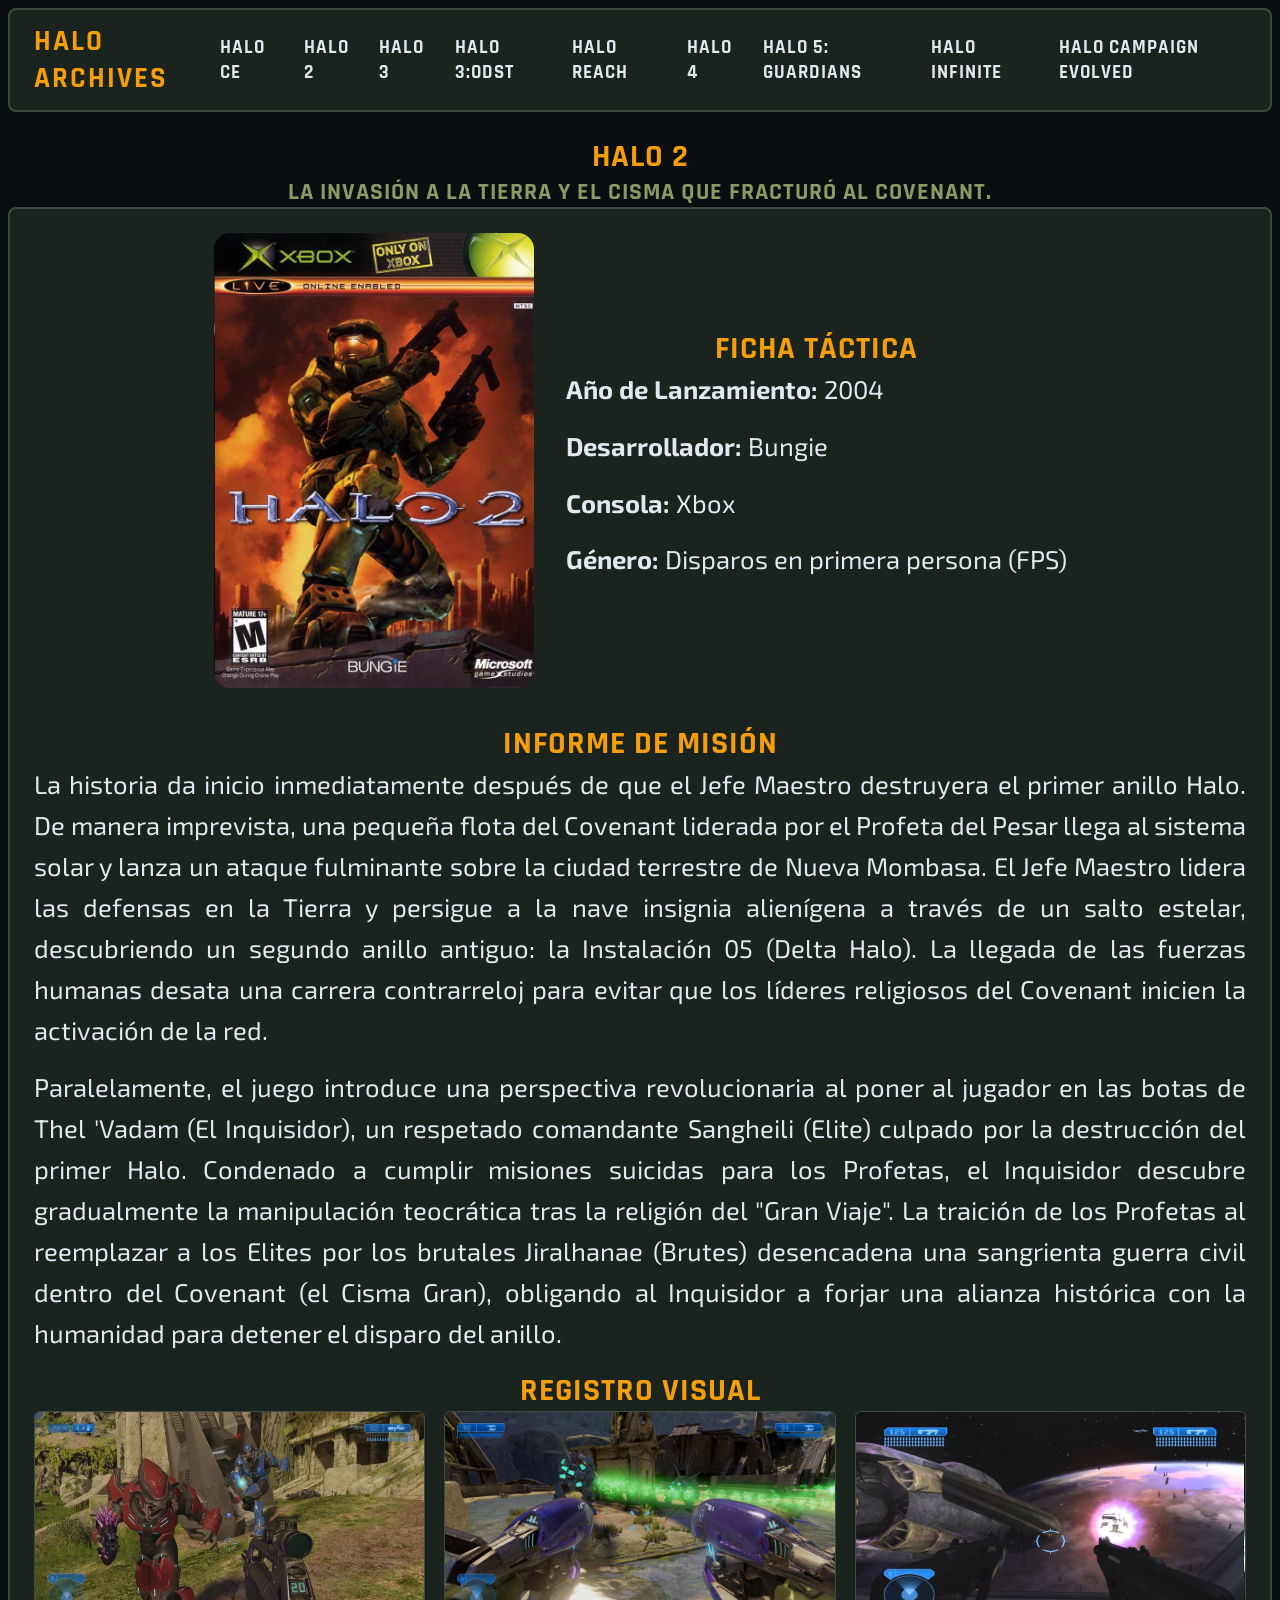
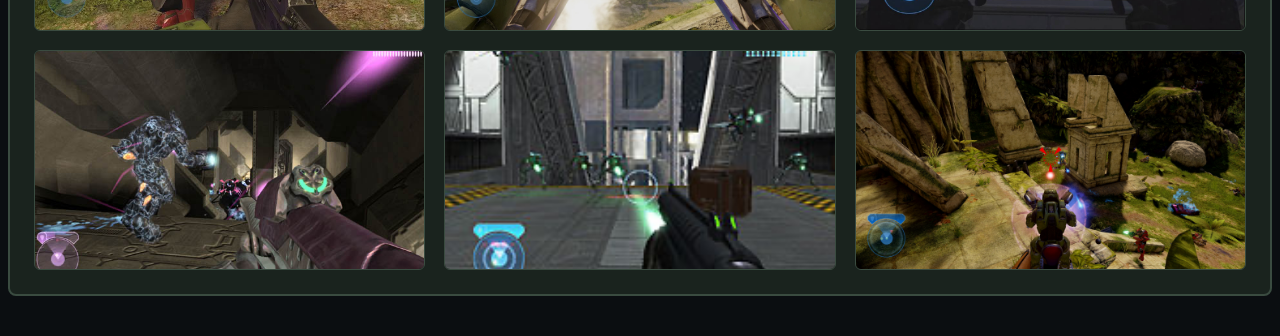
==== halo_2.html @ 87918933 "Primer commit" ====
<!doctype html>
<html lang="en">
  <head>
    <meta charset="UTF-8" />
    <meta name="viewport" content="width=device-width, initial-scale=1.0" />
    <title>Halo 2</title>
    <link rel="stylesheet" href="subpages.css" />
    <link
      href="https://fonts.googleapis.com/css2?family=Exo+2:wght@400;600&family=Rajdhani:wght@600;700&display=swap"
      rel="stylesheet"
    />
  </head>
  <nav class="navbar">
    <div class="nav-logo">
      <a href="index.html">HALO ARCHIVES</a>
    </div>
    <ul class="nav-links">
      <li><a href="halo_combat_evolved.html">Halo CE</a></li>
      <li><a href="halo_2.html">Halo 2</a></li>
      <li><a href="halo_3.html">Halo 3</a></li>
      <li><a href="halo_3:_ODST.html">Halo 3:ODST</a></li>
      <li><a href="halo_reach.html">Halo Reach</a></li>
      <li><a href="halo_4.html">Halo 4</a></li>
      <li><a href="halo_5_guardians.html">Halo 5: Guardians</a></li>
      <li><a href="halo_infinite.html">Halo Infinite</a></li>
      <li><a href="halo_campaign_evolved.html">Halo Campaign Evolved</a></li>
    </ul>
  </nav>
  <body>
    <h1>Halo 2</h1>
    <h2>La invasión a la Tierra y el Cisma que fracturó al Covenant.</h2>
    <div class="card">
      <div class="card-features">
        <div>
          <img class="card-img" src="public/halo2.png" alt="Halo 2 Image" />
        </div>
        <div>
          <h2 class="card-features-title">Ficha Táctica</h2>
          <p><b>Año de Lanzamiento: </b>2004</p>
          <p><b>Desarrollador: </b>Bungie</p>
          <p><b>Consola: </b>Xbox</p>
          <p><b>Género: </b>Disparos en primera persona (FPS)</p>
        </div>
      </div>
      <div class="card-mission">
        <h2 class="card-mission-title">Informe de Misión</h2>
        <p>
          La historia da inicio inmediatamente después de que el Jefe Maestro
          destruyera el primer anillo Halo. De manera imprevista, una pequeña
          flota del Covenant liderada por el Profeta del Pesar llega al sistema
          solar y lanza un ataque fulminante sobre la ciudad terrestre de Nueva
          Mombasa. El Jefe Maestro lidera las defensas en la Tierra y persigue a
          la nave insignia alienígena a través de un salto estelar, descubriendo
          un segundo anillo antiguo: la Instalación 05 (Delta Halo). La llegada
          de las fuerzas humanas desata una carrera contrarreloj para evitar que
          los líderes religiosos del Covenant inicien la activación de la red.
        </p>
        <p>
          Paralelamente, el juego introduce una perspectiva revolucionaria al
          poner al jugador en las botas de Thel 'Vadam (El Inquisidor), un
          respetado comandante Sangheili (Elite) culpado por la destrucción del
          primer Halo. Condenado a cumplir misiones suicidas para los Profetas,
          el Inquisidor descubre gradualmente la manipulación teocrática tras la
          religión del "Gran Viaje". La traición de los Profetas al reemplazar a
          los Elites por los brutales Jiralhanae (Brutes) desencadena una
          sangrienta guerra civil dentro del Covenant (el Cisma Gran), obligando
          al Inquisidor a forjar una alianza histórica con la humanidad para
          detener el disparo del anillo.
        </p>
      </div>
      <div class="card-visual-record">
        <h2 class="card-visual-record-title">Registro Visual</h2>
        <div class="card-visual-galeria">
          <div class="card-visual-item">
            <img src="public/halo2/1.png" alt="Registro Visual" />
          </div>
          <div class="card-visual-item">
            <img src="public/halo2/2.png" alt="Registro Visual" />
          </div>
          <div class="card-visual-item">
            <img src="public/halo2/3.png" alt="Registro Visual" />
          </div>
          <div class="card-visual-item">
            <img src="public/halo2/4.png" alt="Registro Visual" />
          </div>
          <div class="card-visual-item">
            <img src="public/halo2/5.png" alt="Registro Visual" />
          </div>
          <div class="card-visual-item">
            <img src="public/halo2/6.png" alt="Registro Visual" />
          </div>
        </div>
      </div>
    </div>
  </body>
</html>
---- subpages.css ----
* {
  box-sizing: border-box;
  padding: 0;
  margin: 0;
}

.navbar {
  display: flex;
  justify-content: space-between;
  align-items: center;
  background-color: #1a231e;
  border: 2px solid #3a4b40;
  border-radius: 0.5rem;
  padding: 0.8rem 1.5rem;
  margin-bottom: 1.5rem;
}

.nav-logo a {
  font-family: "Rajdhani", sans-serif;
  font-weight: 700;
  font-size: 1.8rem;
  color: #f59e0b;
  text-decoration: none;
  text-transform: uppercase;
  letter-spacing: 2px;
  transition: color 0.3s ease;
}

.nav-logo a:hover {
  color: #ff7700;
}

.nav-links {
  display: flex;
  list-style: none;
  gap: 1.5rem;
}

.nav-links a {
  font-family: "Rajdhani", sans-serif;
  font-weight: 700;
  font-size: 1.2rem;
  color: #e2e8f0;
  text-decoration: none;
  text-transform: uppercase;
  letter-spacing: 1px;
  transition:
    color 0.3s ease,
    text-shadow 0.3s ease;
}

body {
  background-color: #0b0e11;
  padding: 0.5rem;
  font-family: "Exo 2", "Segoe UI", sans-serif;
}

h1 {
  color: #f59e0b;
  text-align: center;
}

h2 {
  color: #8a9a65;
  text-align: center;
}

h1,
h2,
h3,
.card-features-title,
.main-card-title,
button {
  font-family: "Rajdhani", sans-serif;
  font-weight: 700;
  text-transform: uppercase; /* Convierte los títulos a mayúsculas estilo militar */
  letter-spacing: 1px;
}

.card {
  background-color: #1a231e;
  border: 2px solid #3a4b40;
  border-radius: 0.5rem;
  margin-bottom: 2rem;
  padding: 1.5rem;
}

.card-features {
  display: flex;
  justify-content: center;
  align-items: center;
  gap: 2rem;
}

.card-features-title,
.card-mission-title,
.card-visual-record-title {
  color: #f59e0b;
  font-size: 2rem;
}

.card-img {
  width: 20rem;
  height: auto;
  border-radius: 1rem;
}

.card-features > div > p {
  font-size: 1.6rem;
  line-height: 1.6;
  color: #e2e8f0;
  text-align: justify;
  margin-bottom: 1rem;
}

.card-mission {
  padding-top: 2rem;
}

.card-mission > p {
  font-size: 1.6rem;
  line-height: 1.6;
  color: #e2e8f0;
  text-align: justify;
  margin-bottom: 1rem;
}

.card-visual-galeria {
  display: grid;
  grid-template-columns: repeat(3, 1fr);
  gap: 1.2rem;
}

.card-visual-item {
  position: relative;
  overflow: hidden;
  border: 1px solid #3a4b40;
  border-radius: 6px;
  aspect-ratio: 16 / 9;
  background-color: #1a231e;
  transition: all 0.3s ease;
}

.card-visual-item img {
  width: 100%;
  height: 100%;
  object-fit: cover;
  display: block;
  transition:
    transform 0.4s ease,
    filter 0.4s ease;
}

@media (max-width: 850px) {
  .grid-galeria {
    grid-template-columns: repeat(2, 1fr);
  }
}

@media (max-width: 500px) {
  .grid-galeria {
    grid-template-columns: 1fr;
  }
}

.nav-links a:hover {
  color: #ff7700;
  text-shadow: 0 0 8px rgba(255, 119, 0, 0.6);
}

@media (max-width: 768px) {
  .navbar {
    flex-direction: column;
    gap: 1rem;
    padding: 1rem;
  }

  .nav-links {
    flex-wrap: wrap;
    justify-content: center;
    gap: 0.8rem 1.2rem;
  }

  .nav-links a {
    font-size: 1rem;
  }
}

@media (max-width: 1024px) {
  .card-features > div > p,
  .card-mission > p {
    font-size: 1.3rem;
  }

  .card-img {
    width: 16rem;
  }
}

@media (max-width: 768px) {
  .card-features {
    flex-direction: column;
    gap: 1.5rem;
  }

  .card-img {
    width: 100%;
    max-width: 16rem;
    margin: 0 auto;
  }

  .card-features-title,
  .card-mission-title,
  .card-visual-record-title {
    font-size: 1.5rem;
    text-align: center;
  }

  .card-features > div > p,
  .card-mission > p {
    font-size: 1.05rem;
    text-align: left;
  }

  .card-visual-galeria {
    grid-template-columns: repeat(2, 1fr);
  }

  h1 {
    font-size: 1.6rem;
  }

  h2 {
    font-size: 1.1rem;
  }
}

@media (max-width: 500px) {
  .card-visual-galeria {
    grid-template-columns: 1fr;
  }
}
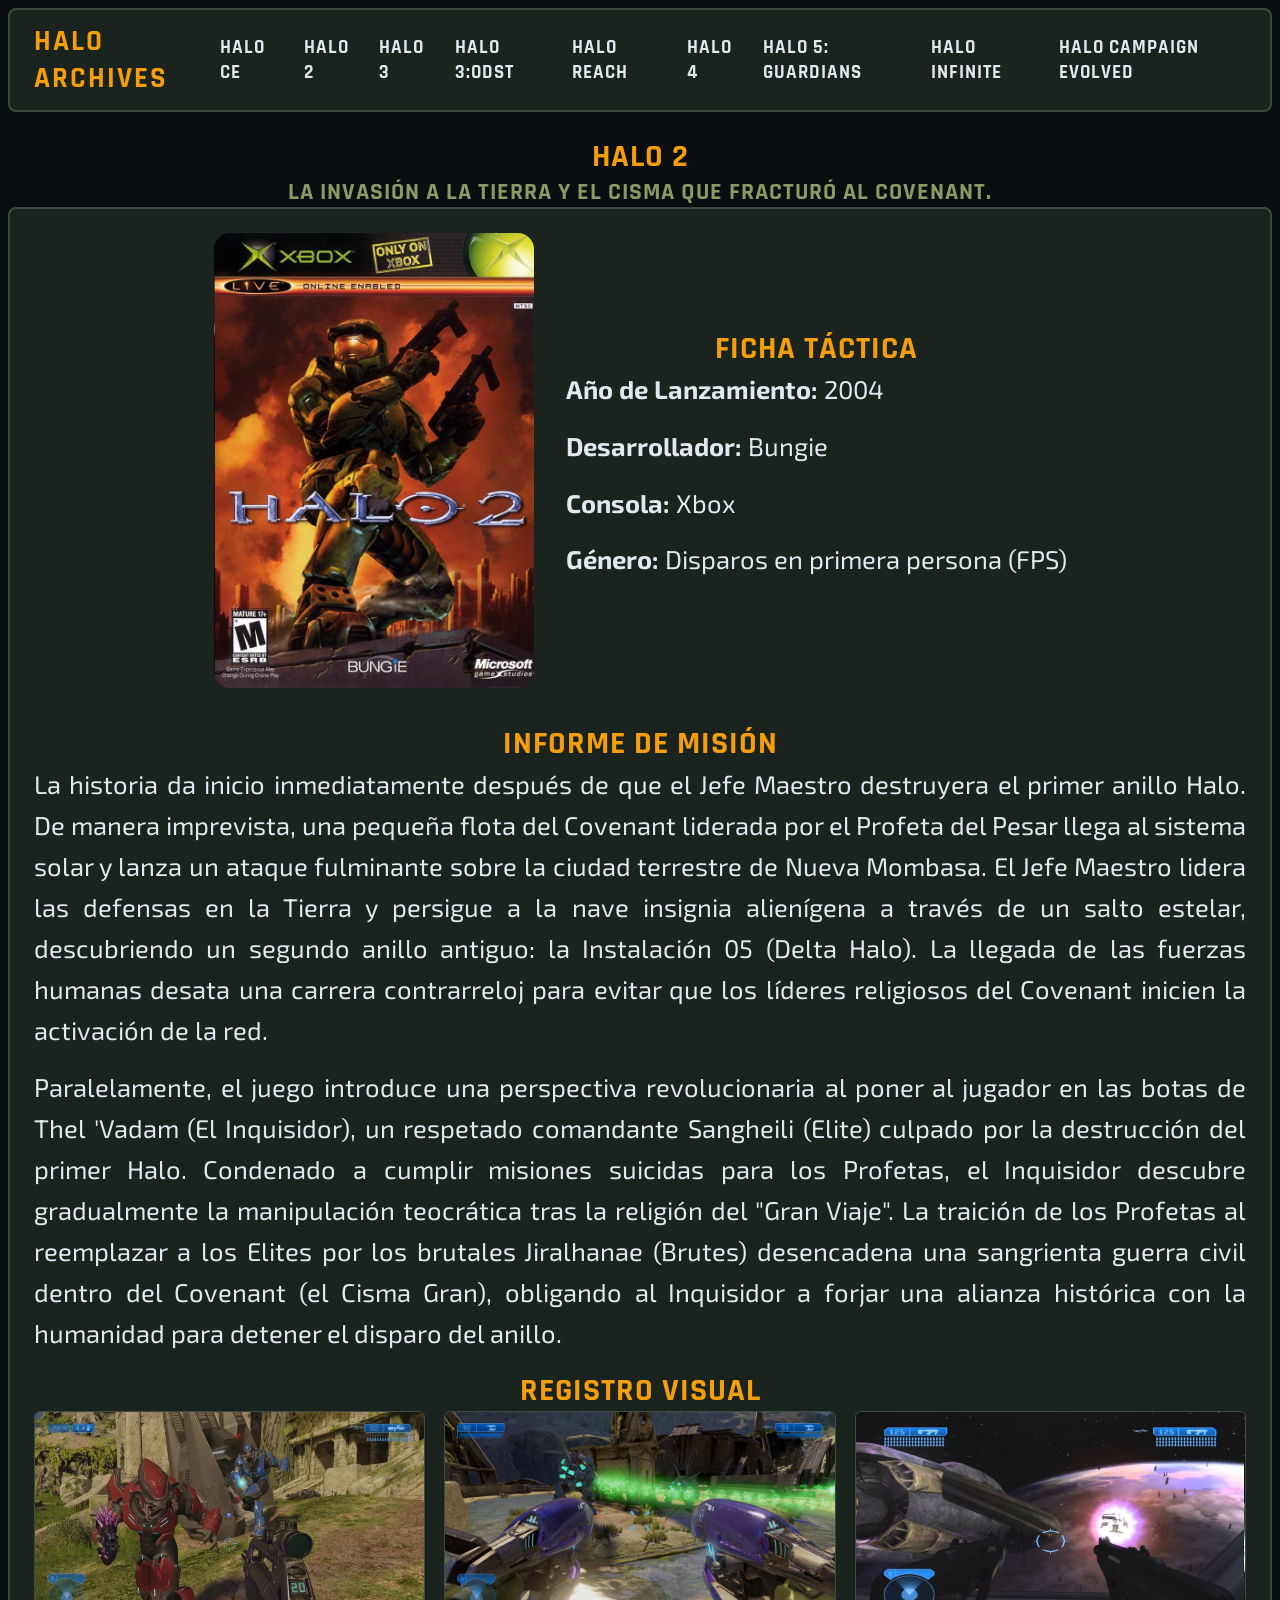
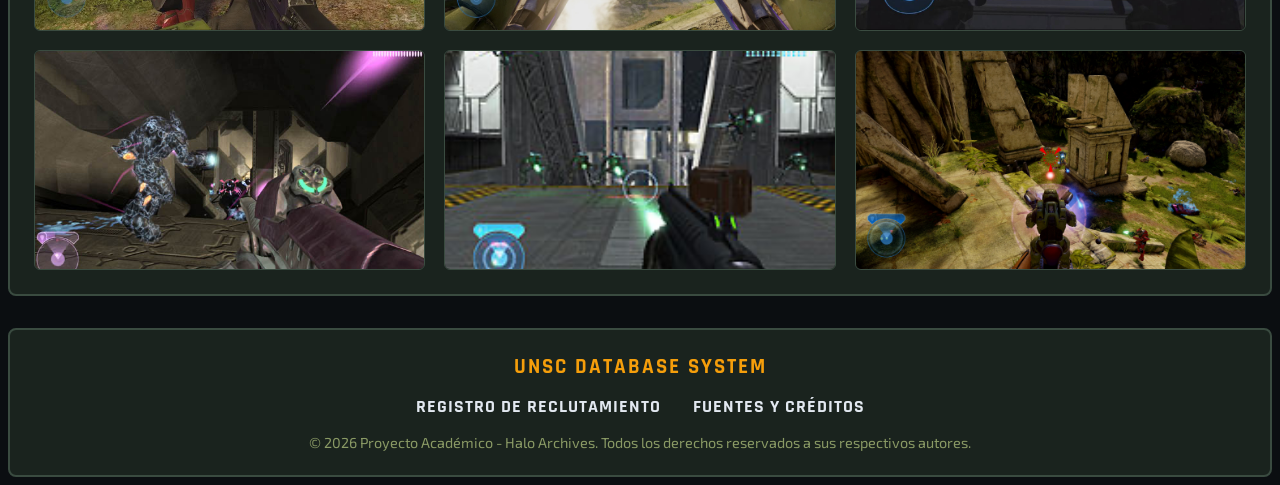
==== commit 6d19ee4f: "Se agrega formulario y la pagina de referencias" ====
--- a/halo_2.html
+++ b/halo_2.html
@@ -93,4 +93,17 @@
       </div>
     </div>
   </body>
+  <footer class="footer">
+    <div class="footer-content">
+      <p class="footer-title">UNSC DATABASE SYSTEM</p>
+      <ul class="footer-links">
+        <li><a href="halo_reclutamiento.html">Registro de Reclutamiento</a></li>
+        <li><a href="creditos.html">Fuentes y Créditos</a></li>
+      </ul>
+      <p class="footer-copy">
+        &copy; 2026 Proyecto Académico - Halo Archives. Todos los derechos
+        reservados a sus respectivos autores.
+      </p>
+    </div>
+  </footer>
 </html>
--- a/subpages.css
+++ b/subpages.css
@@ -2,6 +2,12 @@
   box-sizing: border-box;
   padding: 0;
   margin: 0;
+}
+
+body {
+  background-color: #0b0e11;
+  padding: 0.5rem;
+  font-family: "Exo 2", "Segoe UI", sans-serif;
 }
 
 .navbar {
@@ -49,10 +55,9 @@
     text-shadow 0.3s ease;
 }
 
-body {
-  background-color: #0b0e11;
-  padding: 0.5rem;
-  font-family: "Exo 2", "Segoe UI", sans-serif;
+.nav-links a:hover {
+  color: #ff7700;
+  text-shadow: 0 0 8px rgba(255, 119, 0, 0.6);
 }
 
 h1 {
@@ -73,7 +78,7 @@
 button {
   font-family: "Rajdhani", sans-serif;
   font-weight: 700;
-  text-transform: uppercase; /* Convierte los títulos a mayúsculas estilo militar */
+  text-transform: uppercase;
   letter-spacing: 1px;
 }
 
@@ -151,21 +156,182 @@
     filter 0.4s ease;
 }
 
+.form-container {
+  display: flex;
+  flex-direction: column;
+  gap: 1.5rem;
+  max-width: 45rem;
+  margin: 0 auto;
+}
+
+.form-group {
+  display: flex;
+  flex-direction: column;
+  gap: 0.5rem;
+}
+
+.form-group label {
+  color: #8a9a65;
+  font-weight: 600;
+  font-size: 1.2rem;
+}
+
+.section-label {
+  color: #f59e0b !important;
+  font-size: 1.3rem !important;
+  margin-bottom: 0.5rem;
+}
+
+.form-group input[type="text"],
+.form-group input[type="email"],
+.form-group select,
+.form-group textarea {
+  background-color: #0b0e11;
+  border: 1px solid #3a4b40;
+  border-radius: 0.4rem;
+  padding: 0.8rem;
+  color: #e2e8f0;
+  font-family: "Exo 2", sans-serif;
+  font-size: 1rem;
+}
+
+.form-group input[type="text"]:focus,
+.form-group input[type="email"]:focus,
+.form-group select:focus,
+.form-group textarea:focus {
+  outline: none;
+  border-color: #f59e0b;
+  box-shadow: 0 0 8px rgba(245, 158, 11, 0.4);
+}
+
+.options-group {
+  display: flex;
+  flex-direction: column;
+  gap: 0.6rem;
+}
+
+.checklist-grid {
+  display: grid;
+  grid-template-columns: repeat(2, 1fr);
+  gap: 0.8rem;
+}
+
+.option-item {
+  color: #e2e8f0 !important;
+  font-size: 1.1rem !important;
+  font-weight: 400 !important;
+  display: flex;
+  align-items: center;
+  gap: 0.6rem;
+  cursor: pointer;
+}
+
+.option-item input[type="radio"],
+.option-item input[type="checkbox"] {
+  accent-color: #ff7700;
+  width: 1.2rem;
+  height: 1.2rem;
+  cursor: pointer;
+}
+
+.credits-list {
+  list-style-type: square;
+  padding-left: 1.5rem;
+  margin-top: 1rem;
+}
+
+.credits-list li {
+  color: #e2e8f0;
+  font-size: 1.2rem;
+  line-height: 1.8;
+  margin-bottom: 1rem;
+}
+
+.credits-list strong {
+  color: #8a9a65;
+}
+
+.credits-list a {
+  color: #f59e0b;
+  text-decoration: none;
+  font-weight: 600;
+  transition: color 0.3s ease;
+}
+
+.credits-list a:hover {
+  color: #ff7700;
+  text-decoration: underline;
+}
+
+.footer {
+  background-color: #1a231e;
+  border: 2px solid #3a4b40;
+  border-radius: 0.5rem;
+  padding: 1.5rem;
+  margin-top: 2rem;
+  text-align: center;
+}
+
+.footer-content {
+  display: flex;
+  flex-direction: column;
+  align-items: center;
+  gap: 1rem;
+}
+
+.footer-title {
+  color: #f59e0b;
+  font-family: "Rajdhani", sans-serif;
+  font-weight: 700;
+  font-size: 1.3rem;
+  letter-spacing: 2px;
+  text-transform: uppercase;
+}
+
+.footer-links {
+  display: flex;
+  list-style: none;
+  gap: 2rem;
+}
+
+.footer-links a {
+  font-family: "Rajdhani", sans-serif;
+  font-weight: 700;
+  font-size: 1.1rem;
+  color: #e2e8f0;
+  text-decoration: none;
+  text-transform: uppercase;
+  letter-spacing: 1px;
+  transition:
+    color 0.3s ease,
+    text-shadow 0.3s ease;
+}
+
+.footer-links a:hover {
+  color: #ff7700;
+  text-shadow: 0 0 8px rgba(255, 119, 0, 0.6);
+}
+
+.footer-copy {
+  color: #8a9a65;
+  font-size: 0.9rem;
+}
+
+@media (max-width: 1024px) {
+  .card-features > div > p,
+  .card-mission > p {
+    font-size: 1.3rem;
+  }
+
+  .card-img {
+    width: 16rem;
+  }
+}
+
 @media (max-width: 850px) {
   .grid-galeria {
     grid-template-columns: repeat(2, 1fr);
   }
-}
-
-@media (max-width: 500px) {
-  .grid-galeria {
-    grid-template-columns: 1fr;
-  }
-}
-
-.nav-links a:hover {
-  color: #ff7700;
-  text-shadow: 0 0 8px rgba(255, 119, 0, 0.6);
 }
 
 @media (max-width: 768px) {
@@ -184,20 +350,7 @@
   .nav-links a {
     font-size: 1rem;
   }
-}
-
-@media (max-width: 1024px) {
-  .card-features > div > p,
-  .card-mission > p {
-    font-size: 1.3rem;
-  }
-
-  .card-img {
-    width: 16rem;
-  }
-}
-
-@media (max-width: 768px) {
+
   .card-features {
     flex-direction: column;
     gap: 1.5rem;
@@ -226,6 +379,10 @@
     grid-template-columns: repeat(2, 1fr);
   }
 
+  .credits-list li {
+    font-size: 1rem;
+  }
+
   h1 {
     font-size: 1.6rem;
   }
@@ -235,7 +392,22 @@
   }
 }
 
+@media (max-width: 600px) {
+  .checklist-grid {
+    grid-template-columns: 1fr;
+  }
+
+  .footer-links {
+    flex-direction: column;
+    gap: 0.8rem;
+  }
+}
+
 @media (max-width: 500px) {
+  .grid-galeria {
+    grid-template-columns: 1fr;
+  }
+
   .card-visual-galeria {
     grid-template-columns: 1fr;
   }
